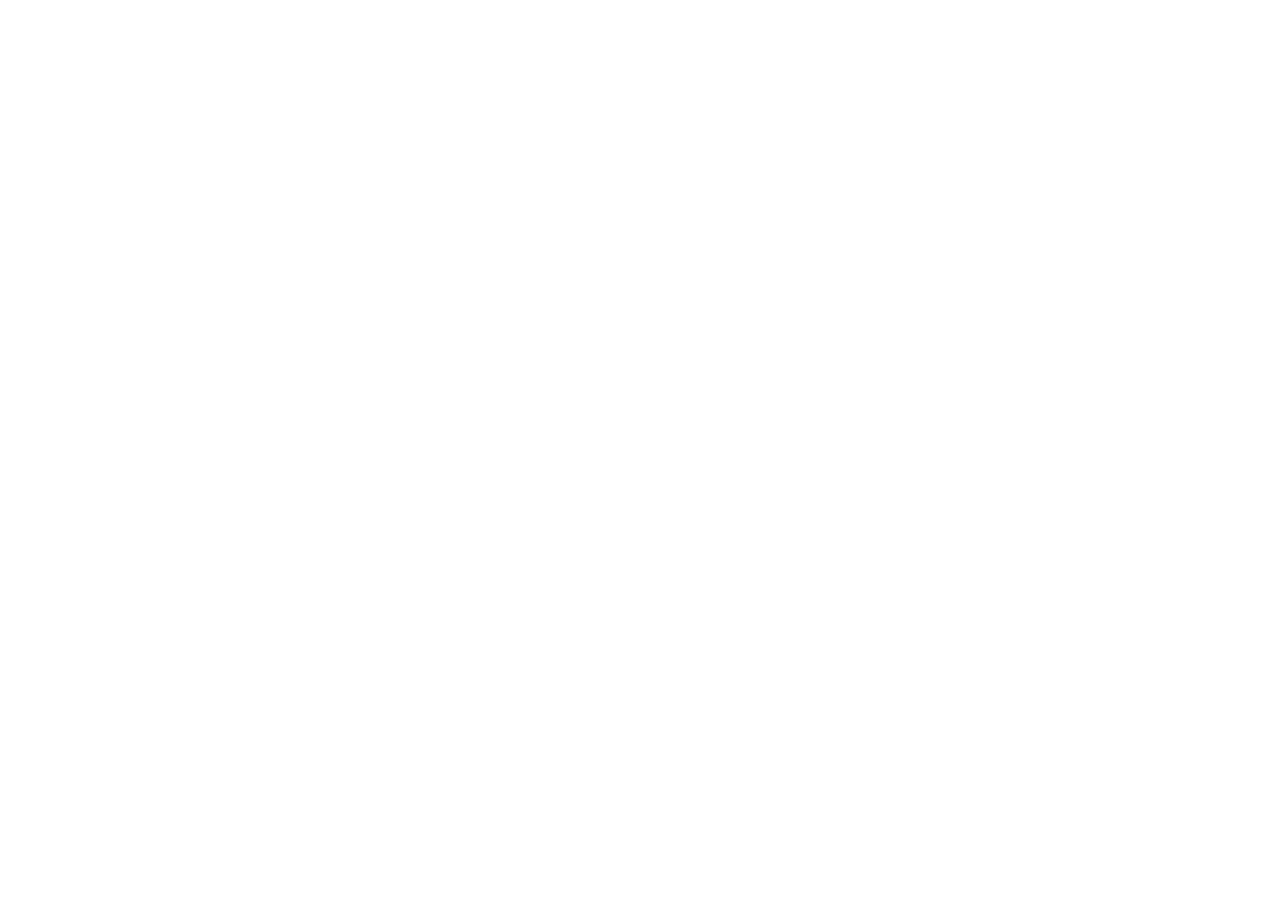
==== index.html @ 299f5b92 "test" ====
<!DOCTYPE html>
<html lang="en">
<head>
  <meta charset="UTF-8">
  <meta http-equiv="X-UA-Compatible" content="IE=edge">
  <meta name="viewport" content="width=device-width, initial-scale=1.0">
  <title>Document</title>
  <link rel="stylesheet" href="css/main.css">
</head>
<body>
  <img src="/Screenshot 2024-02-26 at 18.17.41.png" alt="">
</body>
</html>
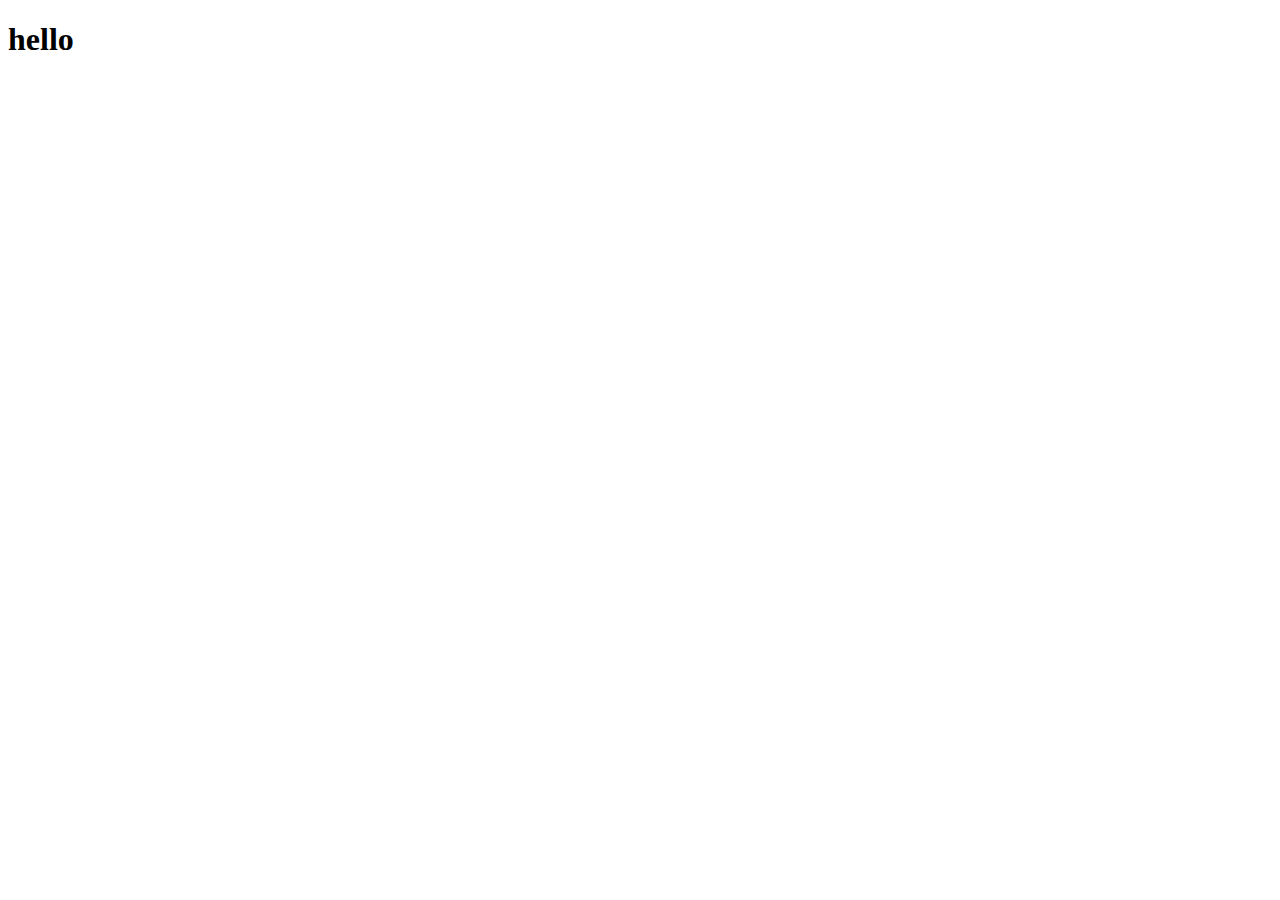
==== commit 4471b78f: "test" ====
--- a/index.html
+++ b/index.html
@@ -5,9 +5,12 @@
   <meta http-equiv="X-UA-Compatible" content="IE=edge">
   <meta name="viewport" content="width=device-width, initial-scale=1.0">
   <title>Document</title>
-  <link rel="stylesheet" href="css/main.css">
 </head>
 <body>
-  <img src="/Screenshot 2024-02-26 at 18.17.41.png" alt="">
+  <h1>hello</h1>
+  <img src="static/img/Screenshot 2024-02-26 at 18.17.41.png" alt="">
+  <img src="static/img/Screenshot 2024-02-26 at 18.21.18.png" alt="">
+  <img src="static/img/Screenshot 2024-02-26 at 18.21.32.png" alt="">
+  <img src="static/img/Screenshot 2024-02-26 at 18.21.47.png" alt="">
 </body>
 </html>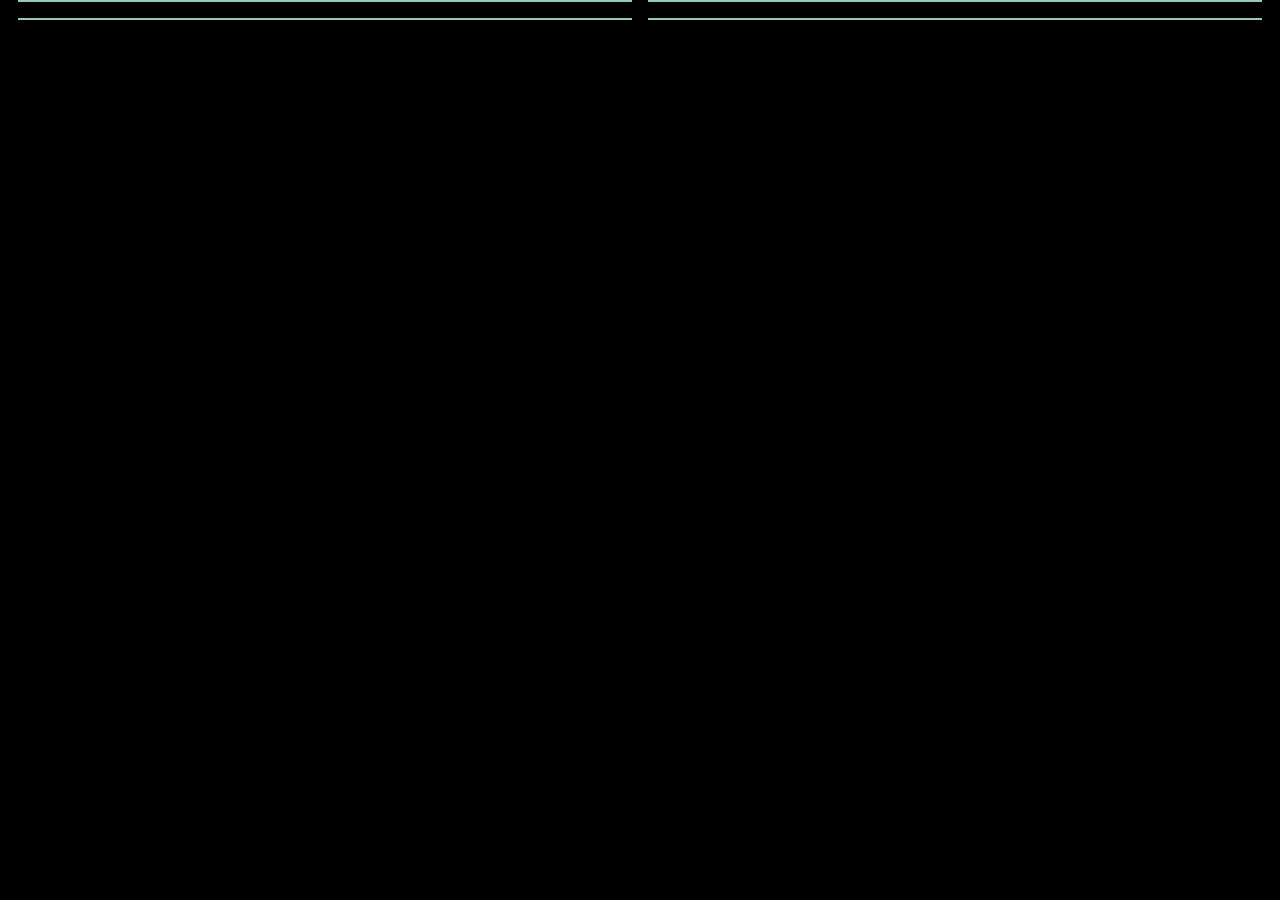
==== commit d9df5604: "frontend test" ====
--- a/index.html
+++ b/index.html
@@ -5,12 +5,16 @@
   <meta http-equiv="X-UA-Compatible" content="IE=edge">
   <meta name="viewport" content="width=device-width, initial-scale=1.0">
   <title>Document</title>
+  <link rel="stylesheet" href="static/css/main.css">
+  <link rel="stylesheet" href="static/css/reset.css">
 </head>
 <body>
-  <h1>hello</h1>
-  <img src="static/img/Screenshot 2024-02-26 at 18.17.41.png" alt="">
-  <img src="static/img/Screenshot 2024-02-26 at 18.21.18.png" alt="">
-  <img src="static/img/Screenshot 2024-02-26 at 18.21.32.png" alt="">
-  <img src="static/img/Screenshot 2024-02-26 at 18.21.47.png" alt="">
+  <div class="image-container">
+    <img src="static/img/Screenshot 2024-02-26 at 18.17.41.png" alt="">
+    <img src="static/img/Screenshot 2024-02-26 at 18.21.18.png" alt="">
+    <img src="static/img/Screenshot 2024-02-26 at 18.21.32.png" alt="">
+    <img src="static/img/Screenshot 2024-02-26 at 18.21.47.png" alt="">
+  </div>
+ 
 </body>
 </html>--- a/static/css/main.css
+++ b/static/css/main.css
@@ -0,0 +1,17 @@
+.image-container {
+  display: flex;
+  flex-wrap: wrap;
+  width: 100vw;
+  gap: 1rem;
+  justify-content: center;
+}
+.image-container img {
+  width: 48%;
+  border: rgb(150, 204, 181) 0.5px solid;
+}
+body {
+  background-color: #000000;
+  font-family: Arial, sans-serif;
+  margin: 0;
+  padding: 0;
+}
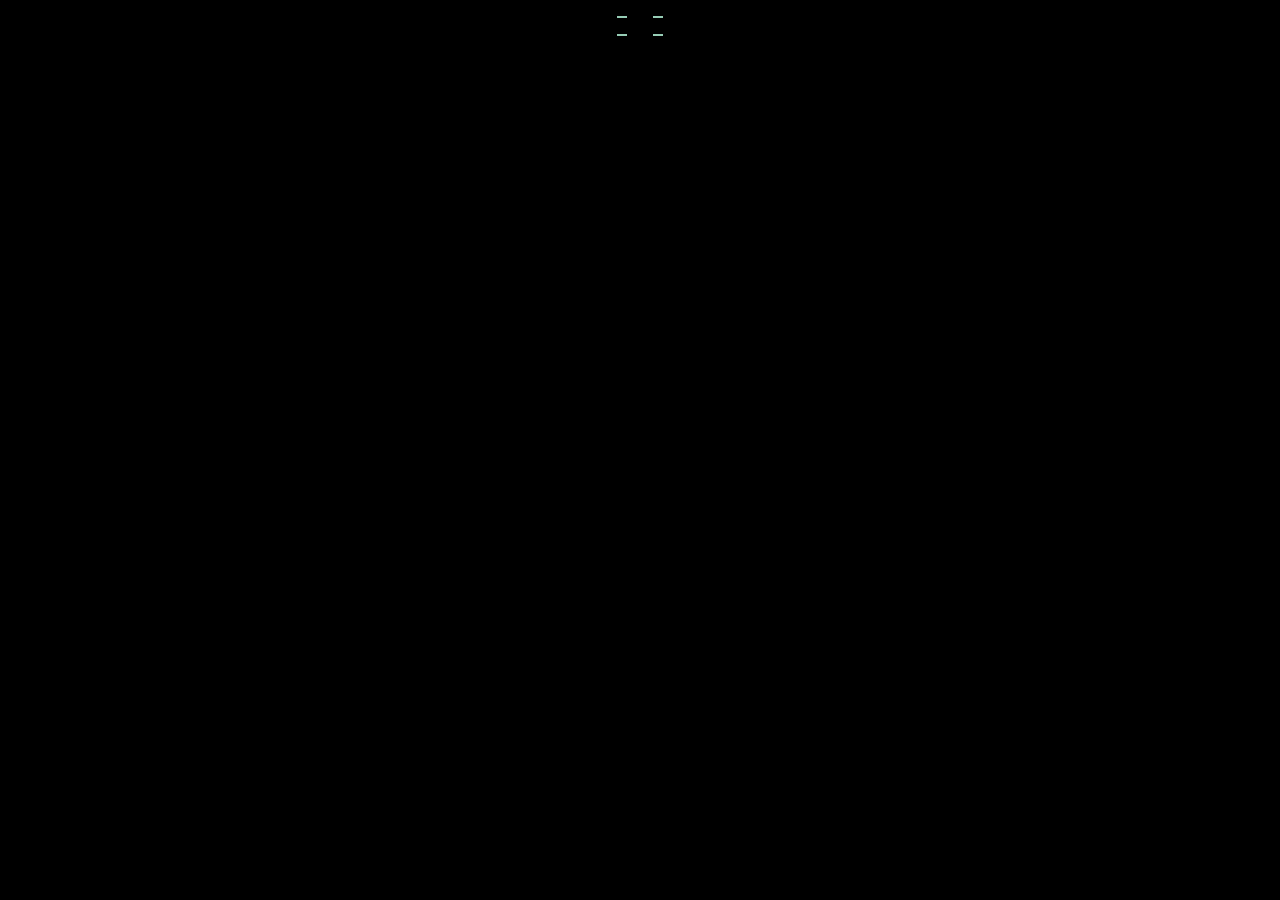
==== commit d53c4990: "frontent test 2" ====
--- a/index.html
+++ b/index.html
@@ -1,20 +1,23 @@
 <!DOCTYPE html>
 <html lang="en">
-<head>
-  <meta charset="UTF-8">
-  <meta http-equiv="X-UA-Compatible" content="IE=edge">
-  <meta name="viewport" content="width=device-width, initial-scale=1.0">
-  <title>Document</title>
-  <link rel="stylesheet" href="static/css/main.css">
-  <link rel="stylesheet" href="static/css/reset.css">
-</head>
-<body>
-  <div class="image-container">
-    <img src="static/img/Screenshot 2024-02-26 at 18.17.41.png" alt="">
-    <img src="static/img/Screenshot 2024-02-26 at 18.21.18.png" alt="">
-    <img src="static/img/Screenshot 2024-02-26 at 18.21.32.png" alt="">
-    <img src="static/img/Screenshot 2024-02-26 at 18.21.47.png" alt="">
-  </div>
- 
-</body>
-</html>+  <head>
+    <meta charset="UTF-8" />
+    <meta http-equiv="X-UA-Compatible" content="IE=edge" />
+    <meta name="viewport" content="width=device-width, initial-scale=1.0" />
+    <title>Document</title>
+    <link rel="stylesheet" href="static/css/main.css" />
+    <link rel="stylesheet" href="static/css/reset.css" />
+  </head>
+  <body>
+    <div class="image-container">
+      <div class="top-container">
+        <img src="static/img/Screenshot 2024-02-26 at 18.17.41.png" alt="" />
+        <img src="static/img/Screenshot 2024-02-26 at 18.21.18.png" alt="" />
+      </div>
+      <div class="bottom-container">
+        <img src="static/img/Screenshot 2024-02-26 at 18.21.32.png" alt="" />
+        <img src="static/img/Screenshot 2024-02-26 at 18.21.47.png" alt="" />
+      </div>
+    </div>
+  </body>
+</html>
--- a/static/css/main.css
+++ b/static/css/main.css
@@ -1,11 +1,30 @@
 .image-container {
   display: flex;
+  margin: auto 0;
   flex-wrap: wrap;
   width: 100vw;
   gap: 1rem;
   justify-content: center;
+  align-items: center;
 }
-.image-container img {
+.top-container {
+  display: flex;
+  flex-wrap: wrap;
+  justify-content: center;
+  align-items: center;
+  gap: 1rem;
+  margin: 1rem 0;
+}
+.bottom-container {
+  display: flex;
+  flex-wrap: wrap;
+  justify-content: center;
+  align-items: center;
+  gap: 1rem;
+  margin: 1rem 0;
+}
+.top-container img,
+.bottom-container img {
   width: 48%;
   border: rgb(150, 204, 181) 0.5px solid;
 }
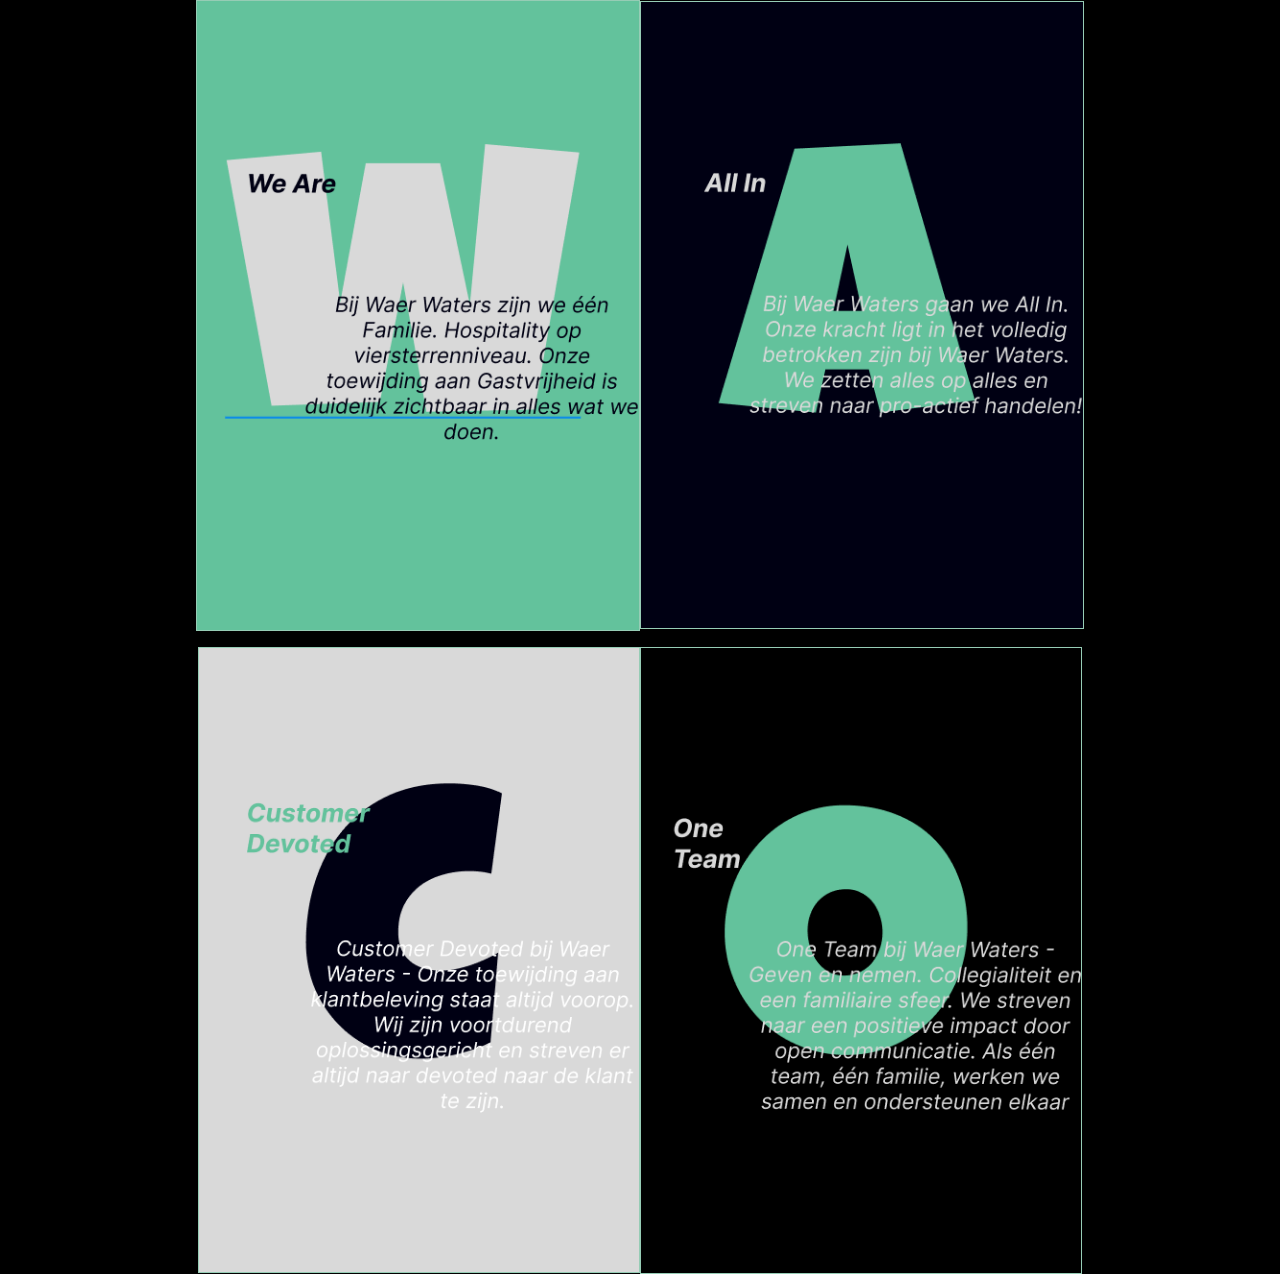
==== commit ff17f95e: "javascript halve implemented" ====
--- a/index.html
+++ b/index.html
@@ -9,15 +9,20 @@
     <link rel="stylesheet" href="static/css/reset.css" />
   </head>
   <body>
+    <div class="overlay">
+
+    </div>
     <div class="image-container">
       <div class="top-container">
-        <img src="static/img/Screenshot 2024-02-26 at 18.17.41.png" alt="" />
-        <img src="static/img/Screenshot 2024-02-26 at 18.21.18.png" alt="" />
+        <img id="w" src="static/img/letter-W/W.png" alt="" />
+        <img id="a" src="static/img/letter-A/A.png" alt="" />
       </div>
       <div class="bottom-container">
-        <img src="static/img/Screenshot 2024-02-26 at 18.21.32.png" alt="" />
-        <img src="static/img/Screenshot 2024-02-26 at 18.21.47.png" alt="" />
+        <img id="c" src="static/img/letter-C/C.png" alt="" />
+        <img id="o" src="static/img/letter-O/O.png" alt="" />
       </div>
     </div>
+
+    <script src="/static/js/script.js"></script>
   </body>
 </html>
--- a/static/css/main.css
+++ b/static/css/main.css
@@ -4,24 +4,20 @@
   flex-wrap: wrap;
   width: 100vw;
   gap: 1rem;
+  height: 100vh;
   justify-content: center;
-  align-items: center;
 }
 .top-container {
   display: flex;
   flex-wrap: wrap;
   justify-content: center;
   align-items: center;
-  gap: 1rem;
-  margin: 1rem 0;
 }
 .bottom-container {
   display: flex;
   flex-wrap: wrap;
   justify-content: center;
   align-items: center;
-  gap: 1rem;
-  margin: 1rem 0;
 }
 .top-container img,
 .bottom-container img {
@@ -34,3 +30,19 @@
   margin: 0;
   padding: 0;
 }
+.overlay {
+  display: none;
+  width: 100vw;
+  height: 100vh;
+}
+.overlay img {
+  width: 100%;
+  height: 100%;
+  object-fit: contain;
+}
+.show-overlay {
+  display: block;
+}
+.hidden {
+  display: none;
+}
